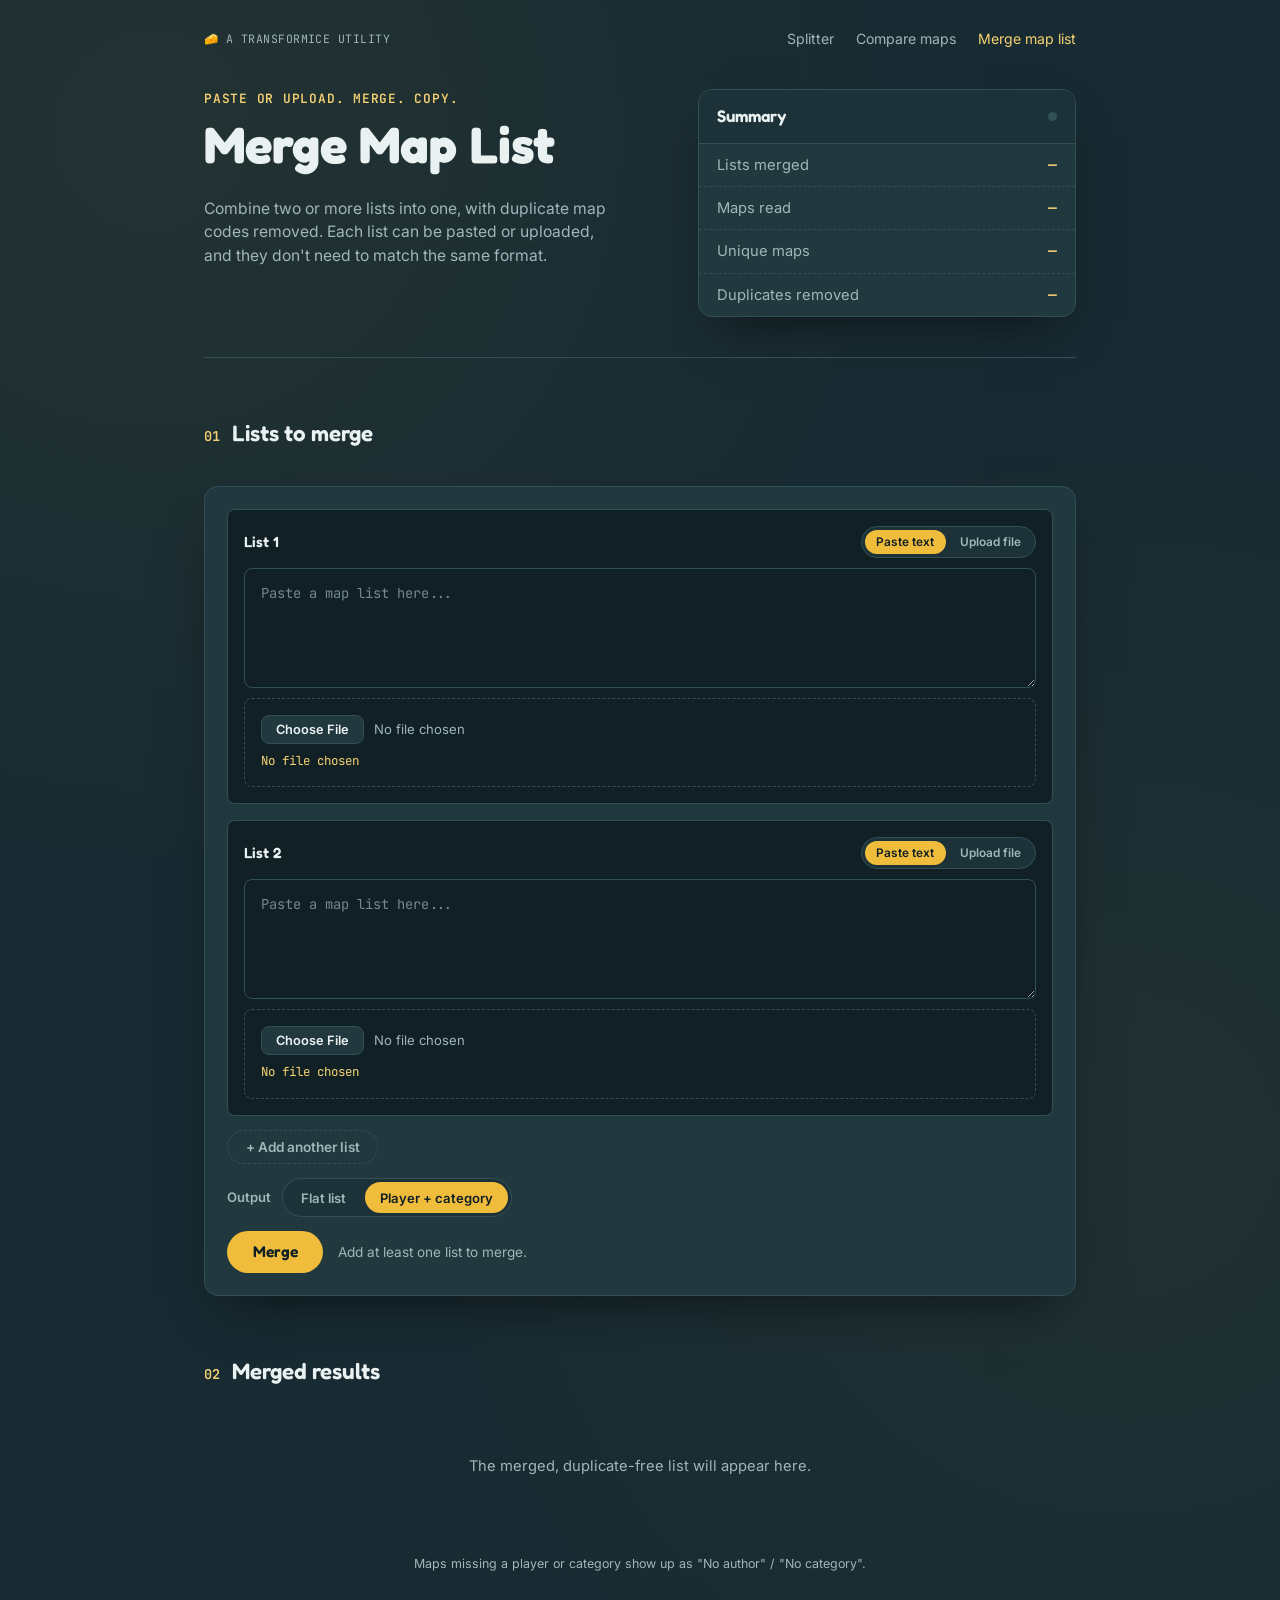
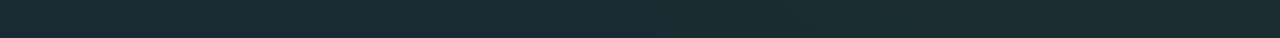
==== merge.html @ afb857cc "added merge tab to merge maplists merge tab to merge map lists and then comparating then right after" ====
<!DOCTYPE html>
<html lang="en">
<head>
<meta charset="UTF-8" />
<meta name="viewport" content="width=device-width, initial-scale=1.0" />
<title>Merge Map List — Transformice</title>
<link rel="preconnect" href="https://fonts.googleapis.com">
<link rel="preconnect" href="https://fonts.gstatic.com" crossorigin>
<link href="https://fonts.googleapis.com/css2?family=Fredoka:wght@500;600;700&family=Inter:wght@400;500;600&family=JetBrains+Mono:wght@500;600&display=swap" rel="stylesheet">
<link rel="stylesheet" href="style/style.css" />
</head>
<body>

<header class="topbar">
  <span class="topbar__crumb">🧀 a transformice utility</span>
  <nav class="topbar__nav">
    <a href="index.html">Splitter</a>
    <a href="more.html">Compare maps</a>
    <a href="merge.html" class="is-active">Merge map list</a>
  </nav>
</header>

<div class="page">
  <div class="hero">
    <div class="hero-copy">
      <span class="eyebrow">Paste or upload. Merge. Copy.</span>
      <h1>Merge Map List</h1>
      <p class="subtitle">Combine two or more lists into one, with duplicate map codes removed. Each list can be pasted or uploaded, and they don't need to match the same format.</p>
    </div>

    <div class="stat-card">
      <div class="stat-card-head">
        <span class="stat-card-title">Summary</span>
        <span class="status-dot" id="status-dot"></span>
      </div>
      <div class="stat-row"><span class="label">Lists merged</span><span class="value" id="stat-lists">—</span></div>
      <div class="stat-row"><span class="label">Maps read</span><span class="value" id="stat-raw">—</span></div>
      <div class="stat-row"><span class="label">Unique maps</span><span class="value" id="stat-unique">—</span></div>
      <div class="stat-row"><span class="label">Duplicates removed</span><span class="value" id="stat-dupes">—</span></div>
    </div>
  </div>

  <hr class="divider" />

  <section class="block">
    <h2 class="section-title"><span class="section-num">01</span> Lists to merge</h2>
    <div class="card input-card">
      <div class="list-slots" id="list-slots">
        <div class="list-slot" data-slot-id="1">
          <div class="list-slot__head">
            <span class="list-slot__title">List 1</span>
            <div class="mode-toggle small" role="radiogroup" aria-label="List 1 input mode">
              <button type="button" class="mode-btn active" data-input-mode="paste">Paste text</button>
              <button type="button" class="mode-btn" data-input-mode="upload">Upload file</button>
            </div>
          </div>
          <textarea class="list-slot__textarea" placeholder="Paste a map list here..."></textarea>
          <div class="file-drop list-slot__filedrop" hidden>
            <input type="file" class="list-slot__fileinput" accept=".csv,.txt,text/csv,text/plain" />
            <span class="file-drop__name">No file chosen</span>
          </div>
        </div>

        <div class="list-slot" data-slot-id="2">
          <div class="list-slot__head">
            <span class="list-slot__title">List 2</span>
            <div class="mode-toggle small" role="radiogroup" aria-label="List 2 input mode">
              <button type="button" class="mode-btn active" data-input-mode="paste">Paste text</button>
              <button type="button" class="mode-btn" data-input-mode="upload">Upload file</button>
            </div>
          </div>
          <textarea class="list-slot__textarea" placeholder="Paste a map list here..."></textarea>
          <div class="file-drop list-slot__filedrop" hidden>
            <input type="file" class="list-slot__fileinput" accept=".csv,.txt,text/csv,text/plain" />
            <span class="file-drop__name">No file chosen</span>
          </div>
        </div>
      </div>

      <button type="button" class="btn-secondary" id="add-list-btn">+ Add another list</button>

      <div class="mode-row">
        <span class="mode-caption">Output</span>
        <div class="mode-toggle" role="radiogroup" aria-label="Output mode">
          <button type="button" class="mode-btn" data-group-mode="flat" role="radio" aria-checked="false">Flat list</button>
          <button type="button" class="mode-btn active" data-group-mode="grouped" role="radio" aria-checked="true">Player + category</button>
        </div>
      </div>

      <div class="actions-row">
        <button class="btn-primary" id="merge-btn">Merge</button>
        <span class="status-text" id="merge-status">Add at least one list to merge.</span>
      </div>
    </div>
  </section>

  <section class="block">
    <h2 class="section-title"><span class="section-num">02</span> <span id="merge-results-heading">Merged results</span></h2>
    <div id="merge-results">
      <p class="empty-hint">The merged, duplicate-free list will appear here.</p>
    </div>
  </section>

  <footer class="site-footer">Maps missing a player or category show up as "No author" / "No category".</footer>
</div>

<script src="script/utils.js"></script>
<script src="script/merge.js"></script>
</body>
</html>
---- style/style.css ----
:root {
  --bg: #182b32;
  --bg-deep: #102025;
  --card: #21383f;
  --card-soft: #1c3138;
  --line: #314f57;
  --text: #eaf1f1;
  --text-dim: #9fb6ba;
  --gold: #f0bc3c;
  --gold-soft: #f6d273;

  --font-display: 'Fredoka', sans-serif;
  --font-body: 'Inter', sans-serif;
  --font-mono: 'JetBrains Mono', monospace;

  --radius: 14px;
  --radius-sm: 8px;
  --shadow: 0 24px 50px -20px rgba(0, 0, 0, 0.55);
}

* { box-sizing: border-box; }

html { scroll-behavior: smooth; }

body {
  margin: 0;
  min-height: 100vh;
  background: var(--bg);
  background-image:
    radial-gradient(circle at 12% 8%, rgba(240, 188, 60, 0.05), transparent 40%),
    radial-gradient(circle at 88% 70%, rgba(240, 188, 60, 0.04), transparent 45%);
  color: var(--text);
  font-family: var(--font-body);
  line-height: 1.5;
  -webkit-font-smoothing: antialiased;
}

a { color: inherit; }

:focus-visible {
  outline: 2px solid var(--gold);
  outline-offset: 2px;
}

/* ---------- topbar ---------- */
.topbar {
  max-width: 920px;
  margin: 0 auto;
  padding: 28px 24px 0;
  display: flex;
  align-items: center;
  justify-content: space-between;
  flex-wrap: wrap;
  gap: 12px;
}

.topbar__crumb {
  font-family: var(--font-mono);
  font-size: 0.72rem;
  letter-spacing: 0.04em;
  color: var(--text-dim);
  text-transform: uppercase;
}

.topbar__nav { display: flex; gap: 22px; }

.topbar__nav a {
  font-size: 0.88rem;
  text-decoration: none;
  color: var(--text-dim);
  transition: color 0.2s ease;
}

.topbar__nav a:hover { color: var(--gold-soft); }

.topbar__nav a.is-active { color: var(--gold-soft); }

/* ---------- page layout ---------- */
.page {
  max-width: 920px;
  margin: 0 auto;
  padding: 0 24px 4rem;
  display: flex;
  flex-direction: column;
  gap: 2.5rem;
}

/* ---------- hero ---------- */
.hero {
  padding-top: 40px;
  display: grid;
  grid-template-columns: 1.1fr 0.9fr;
  gap: 2rem;
  align-items: start;
}

@media (max-width: 720px) {
  .hero { grid-template-columns: 1fr; }
}

.hero-copy { display: flex; flex-direction: column; gap: 0.6rem; }

.eyebrow {
  font-family: var(--font-mono);
  font-size: 0.8rem;
  letter-spacing: 0.06em;
  text-transform: uppercase;
  color: var(--gold-soft);
  font-weight: 600;
}

h1 {
  font-family: var(--font-display);
  font-weight: 700;
  font-size: clamp(2.3rem, 5vw, 3.2rem);
  line-height: 1.05;
  margin: 0;
  text-wrap: balance;
  color: var(--text);
}

.subtitle {
  color: var(--text-dim);
  font-size: 0.98rem;
  max-width: 46ch;
  text-wrap: balance;
}

.stat-card {
  background: var(--card);
  border: 1px solid var(--line);
  border-radius: var(--radius);
  box-shadow: var(--shadow);
  overflow: hidden;
}

.stat-card-head {
  background: var(--card-soft);
  display: flex;
  align-items: center;
  justify-content: space-between;
  gap: 0.75rem;
  padding: 14px 18px;
  border-bottom: 1px solid var(--line);
}

.stat-card-title {
  font-family: var(--font-display);
  font-weight: 600;
  font-size: 1.05rem;
  color: var(--text);
}

.status-dot {
  width: 9px;
  height: 9px;
  border-radius: 50%;
  background: var(--line);
  flex-shrink: 0;
  transition: background 0.2s ease, box-shadow 0.2s ease;
}

.status-dot.active {
  background: var(--gold);
  box-shadow: 0 0 0 4px rgba(240, 188, 60, 0.15);
}

.stat-row {
  display: flex;
  align-items: baseline;
  justify-content: space-between;
  gap: 1rem;
  padding: 10px 18px;
  border-bottom: 1px dashed var(--line);
  font-size: 0.92rem;
}

.stat-row:last-child { border-bottom: none; }

.stat-row .label { color: var(--text-dim); }

.stat-row .value {
  font-family: var(--font-mono);
  font-weight: 600;
  font-variant-numeric: tabular-nums;
  color: var(--gold-soft);
}

hr.divider {
  border: none;
  border-top: 1px solid var(--line);
  margin: 0;
}

/* ---------- sections ---------- */
section.block { display: flex; flex-direction: column; gap: 1.1rem; }

.section-title {
  display: flex;
  align-items: baseline;
  gap: 12px;
  font-family: var(--font-display);
  font-weight: 600;
  font-size: 1.4rem;
}

.section-num {
  font-family: var(--font-mono);
  color: var(--gold-soft);
  font-size: 0.85rem;
  font-weight: 600;
}

.card {
  background: var(--card);
  border: 1px solid var(--line);
  border-radius: var(--radius);
  box-shadow: var(--shadow);
  padding: 22px;
}

.input-card { display: flex; flex-direction: column; gap: 0.9rem; }

label.field-label { font-weight: 600; font-size: 0.9rem; }

.mode-row {
  display: flex;
  align-items: center;
  gap: 0.7rem;
  flex-wrap: wrap;
}

.mode-caption {
  font-size: 0.82rem;
  font-weight: 600;
  color: var(--text-dim);
}

.mode-toggle {
  display: inline-flex;
  gap: 3px;
  padding: 3px;
  background: var(--card-soft);
  border: 1px solid var(--line);
  border-radius: 999px;
}

.mode-btn {
  border: none;
  background: transparent;
  color: var(--text-dim);
  font-family: var(--font-body);
  font-size: 0.82rem;
  font-weight: 600;
  padding: 0.45rem 0.95rem;
  border-radius: 999px;
  cursor: pointer;
  transition: background 0.15s ease, color 0.15s ease;
}

.mode-btn:hover:not(.active) { color: var(--text); }

.mode-btn.active {
  background: var(--gold);
  color: var(--bg-deep);
}

textarea {
  width: 100%;
  min-height: 200px;
  resize: vertical;
  font-family: var(--font-mono);
  font-size: 0.86rem;
  line-height: 1.55;
  padding: 0.9rem 1rem;
  background: var(--bg-deep);
  color: var(--text);
  border: 1px solid var(--line);
  border-radius: var(--radius-sm);
}

textarea::placeholder { color: var(--text-dim); opacity: 0.7; }

textarea:focus-visible, button:focus-visible, .copy-btn:focus-visible {
  outline: 2px solid var(--gold);
  outline-offset: 2px;
}

.upload-grid {
  display: grid;
  grid-template-columns: 1fr 1fr;
  gap: 16px;
}

@media (max-width: 720px) {
  .upload-grid { grid-template-columns: 1fr; }
}

.file-drop {
  display: flex;
  flex-direction: column;
  gap: 8px;
  padding: 16px;
  background: var(--bg-deep);
  border: 1px dashed var(--line);
  border-radius: var(--radius-sm);
}

.file-drop__label { font-size: 0.85rem; font-weight: 600; color: var(--text-dim); }

.file-drop input[type="file"] {
  font-family: var(--font-body);
  font-size: 0.82rem;
  color: var(--text-dim);
  max-width: 100%;
}

.file-drop input[type="file"]::file-selector-button {
  font-family: var(--font-body);
  font-weight: 600;
  font-size: 0.8rem;
  padding: 6px 14px;
  border-radius: var(--radius-sm);
  border: 1px solid var(--line);
  background: var(--card);
  color: var(--text);
  cursor: pointer;
  margin-right: 10px;
  transition: border-color 0.18s ease, color 0.18s ease;
}

.file-drop input[type="file"]::file-selector-button:hover {
  border-color: var(--gold);
  color: var(--gold-soft);
}

.file-drop__name {
  font-family: var(--font-mono);
  font-size: 0.78rem;
  color: var(--gold-soft);
}

.btn-primary:disabled {
  opacity: 0.5;
  cursor: not-allowed;
  filter: none;
}

.btn-secondary {
  align-self: flex-start;
  font-family: var(--font-body);
  font-weight: 600;
  font-size: 0.85rem;
  padding: 0.5rem 1.1rem;
  border-radius: 999px;
  border: 1px dashed var(--line);
  background: transparent;
  color: var(--text-dim);
  cursor: pointer;
  transition: border-color 0.18s ease, color 0.18s ease;
}

.btn-secondary:hover { border-color: var(--gold); color: var(--gold-soft); }

.list-slots {
  display: flex;
  flex-direction: column;
  gap: 16px;
}

.list-slot {
  display: flex;
  flex-direction: column;
  gap: 10px;
  padding: 16px;
  background: var(--bg-deep);
  border: 1px solid var(--line);
  border-radius: var(--radius-sm);
}

.list-slot__head {
  display: flex;
  align-items: center;
  justify-content: space-between;
  gap: 10px;
  flex-wrap: wrap;
}

.list-slot__title {
  font-family: var(--font-display);
  font-weight: 600;
  font-size: 0.92rem;
  color: var(--text);
}

.list-slot__remove {
  background: transparent;
  border: 1px solid var(--line);
  color: var(--text-dim);
  width: 26px;
  height: 26px;
  border-radius: 50%;
  cursor: pointer;
  font-size: 0.9rem;
  line-height: 1;
  display: flex;
  align-items: center;
  justify-content: center;
  transition: border-color 0.18s ease, color 0.18s ease;
}

.list-slot__remove:hover { border-color: var(--gold); color: var(--gold-soft); }

.list-slot .list-slot__textarea {
  min-height: 120px;
}

.mode-toggle.small .mode-btn {
  padding: 0.3rem 0.7rem;
  font-size: 0.74rem;
}

.actions-row { display: flex; align-items: center; gap: 0.9rem; flex-wrap: wrap; }

.btn-primary {
  font-family: var(--font-display);
  font-weight: 600;
  font-size: 0.98rem;
  padding: 0.7rem 1.6rem;
  border-radius: 999px;
  border: none;
  color: var(--bg-deep);
  background: var(--gold);
  cursor: pointer;
  transition: filter 0.12s ease;
}

.btn-primary:hover:not(:disabled) { filter: brightness(1.08); }
.btn-primary:active:not(:disabled) { filter: brightness(0.94); }

.status-text { font-size: 0.85rem; color: var(--text-dim); }

/* ---------- summary tiles ---------- */
.tiles {
  display: grid;
  grid-template-columns: repeat(4, 1fr);
  gap: 18px;
}

@media (max-width: 720px) {
  .tiles { grid-template-columns: repeat(2, 1fr); }
}

.tile {
  background: var(--card);
  border: 1px solid var(--line);
  border-radius: var(--radius-sm);
  padding: 22px 18px;
  display: flex;
  flex-direction: column;
  gap: 6px;
}

.tile-num {
  font-family: var(--font-mono);
  font-weight: 600;
  font-size: 1.7rem;
  color: var(--gold-soft);
  font-variant-numeric: tabular-nums;
}

.tile-label { font-size: 0.84rem; color: var(--text-dim); }

/* ---------- results ---------- */
#results { display: flex; flex-direction: column; gap: 1.1rem; }

.empty-hint {
  text-align: center;
  color: var(--text-dim);
  font-size: 0.92rem;
  padding: 1rem 0;
}

.player-card {
  background: var(--card);
  border: 1px solid var(--line);
  border-radius: var(--radius);
  box-shadow: var(--shadow);
  overflow: hidden;
}

.player-header {
  background: var(--card-soft);
  display: flex;
  align-items: center;
  justify-content: space-between;
  gap: 0.75rem;
  flex-wrap: wrap;
  padding: 14px 18px;
  border-bottom: 1px solid var(--line);
}

.player-name {
  font-family: var(--font-display);
  font-weight: 600;
  font-size: 1.05rem;
  color: var(--gold-soft);
  display: flex;
  align-items: center;
  gap: 0.5rem;
}

.player-meta {
  font-family: var(--font-mono);
  font-size: 0.78rem;
  color: var(--text-dim);
}

.copy-all-btn {
  font-family: var(--font-mono);
  font-size: 0.72rem;
  font-weight: 600;
  border: 1px solid var(--line);
  background: var(--card);
  color: var(--text-dim);
  padding: 6px 12px;
  border-radius: var(--radius-sm);
  cursor: pointer;
  transition: border-color 0.18s ease, color 0.18s ease;
}

.copy-all-btn:hover:not(:disabled) { border-color: var(--gold); color: var(--gold-soft); }

.copy-all-btn:disabled { opacity: 0.45; cursor: not-allowed; }

.category-row {
  padding: 14px 18px;
  border-bottom: 1px dashed var(--line);
  display: flex;
  flex-direction: column;
  gap: 0.5rem;
}

.category-row:last-child { border-bottom: none; }

.category-head {
  display: flex;
  align-items: center;
  justify-content: space-between;
  gap: 0.6rem;
}

.category-head .left { display: flex; align-items: center; gap: 0.6rem; }

.pill {
  font-family: var(--font-mono);
  font-size: 0.7rem;
  letter-spacing: 0.02em;
  color: var(--gold-soft);
  background: rgba(240, 188, 60, 0.1);
  border: 1px solid rgba(240, 188, 60, 0.25);
  border-radius: 999px;
  padding: 4px 10px;
  white-space: nowrap;
}

.count-tag { font-size: 0.78rem; color: var(--text-dim); }

.codes-line {
  display: flex;
  align-items: flex-start;
  justify-content: space-between;
  gap: 0.6rem;
}

.codes-text {
  font-family: var(--font-mono);
  font-size: 0.84rem;
  color: var(--text-dim);
  word-break: break-word;
  flex: 1;
}

.copy-btn {
  font-family: var(--font-mono);
  font-size: 0.72rem;
  font-weight: 600;
  border: 1px solid var(--line);
  background: var(--card-soft);
  color: var(--text-dim);
  padding: 6px 10px;
  border-radius: var(--radius-sm);
  cursor: pointer;
  white-space: nowrap;
  flex-shrink: 0;
  transition: border-color 0.18s ease, color 0.18s ease;
}

.copy-btn:hover { border-color: var(--gold); color: var(--gold-soft); }

.site-footer {
  text-align: center;
  font-size: 0.78rem;
  color: var(--text-dim);
  padding-top: 8px;
}

/* ---------- placeholder page ---------- */
.placeholder {
  padding: 64px 0;
  text-align: center;
  display: flex;
  flex-direction: column;
  align-items: center;
  gap: 0.75rem;
}

@media (prefers-reduced-motion: reduce) {
  html { scroll-behavior: auto; }
  .btn-primary, .status-dot, .mode-btn, .copy-btn, .copy-all-btn, .topbar__nav a { transition: none; }
}
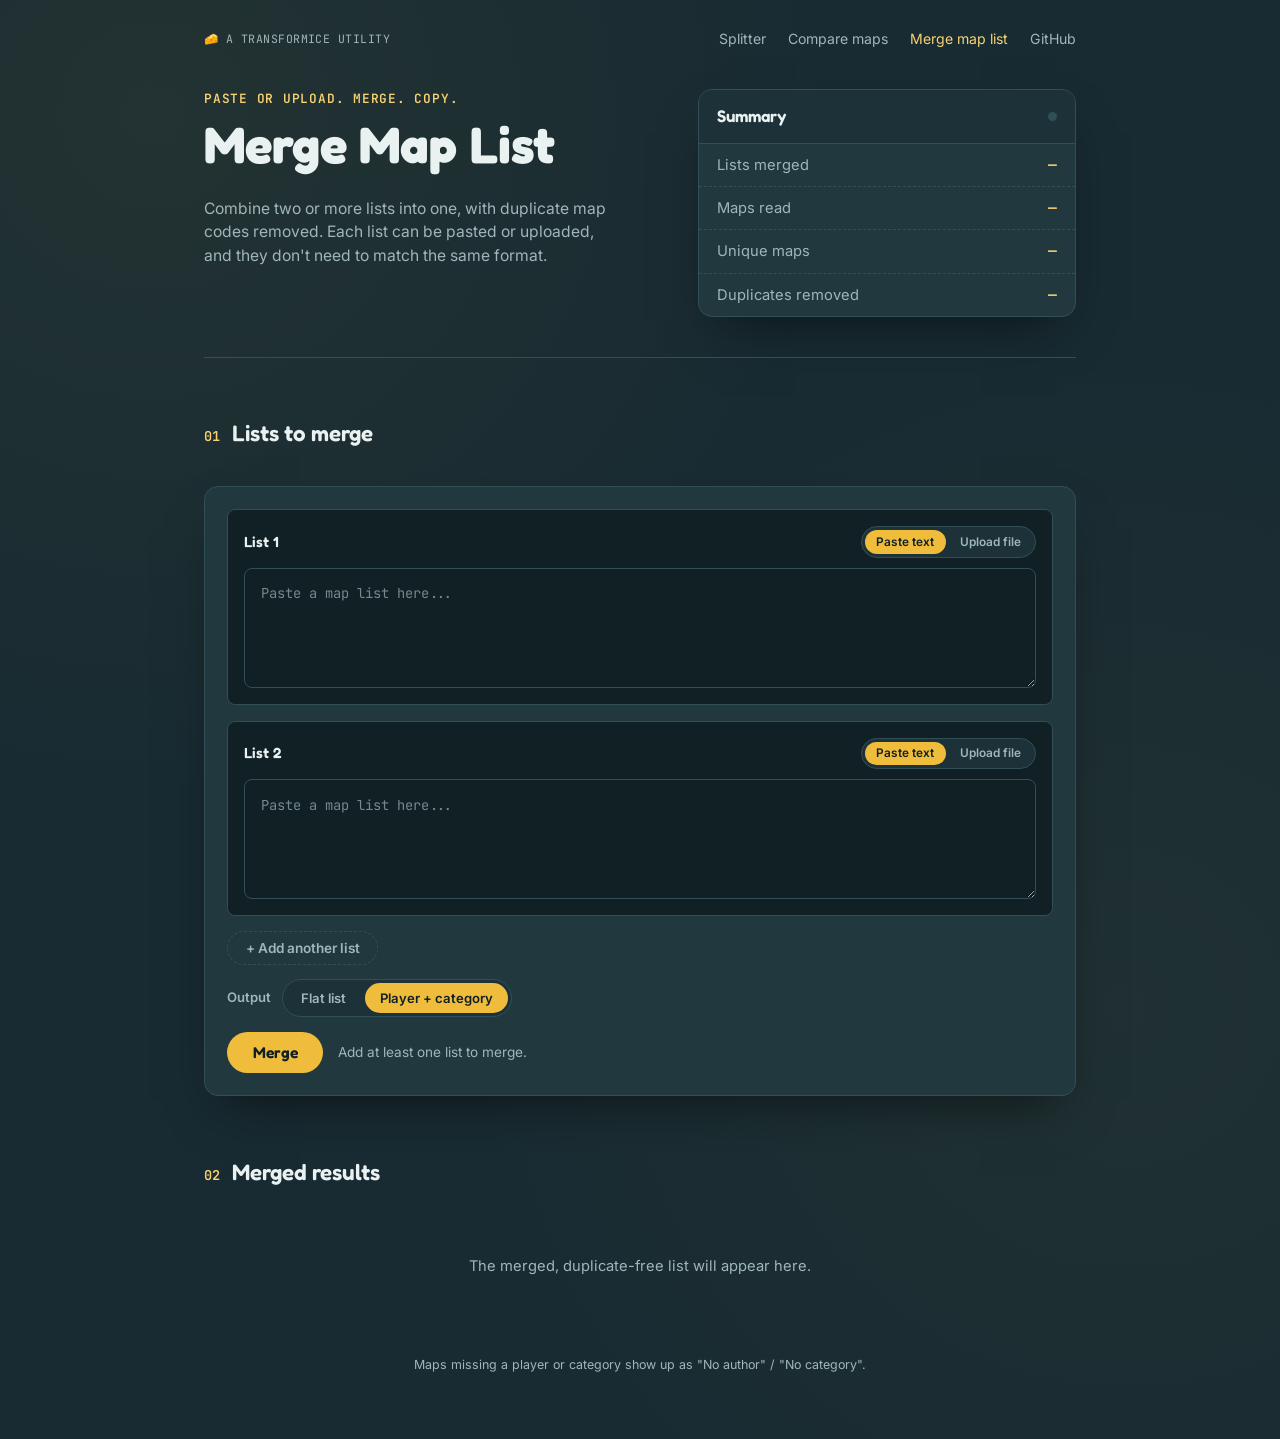
==== commit 288539ce: "added link to github" ====
--- a/merge.html
+++ b/merge.html
@@ -17,6 +17,7 @@
     <a href="index.html">Splitter</a>
     <a href="more.html">Compare maps</a>
     <a href="merge.html" class="is-active">Merge map list</a>
+    <a href="https://github.com/gersxlnd/TransformiceMapSplitter" target="_blank" rel="noopener">GitHub</a>
   </nav>
 </header>
 
--- a/style/style.css
+++ b/style/style.css
@@ -306,6 +306,8 @@
   border-radius: var(--radius-sm);
 }
 
+.file-drop[hidden] { display: none; }
+
 .file-drop__label { font-size: 0.85rem; font-weight: 600; color: var(--text-dim); }
 
 .file-drop input[type="file"] {
@@ -472,7 +474,7 @@
 .tile-label { font-size: 0.84rem; color: var(--text-dim); }
 
 /* ---------- results ---------- */
-#results { display: flex; flex-direction: column; gap: 1.1rem; }
+#results, #compare-results, #merge-results { display: flex; flex-direction: column; gap: 1.1rem; }
 
 .empty-hint {
   text-align: center;
@@ -566,6 +568,43 @@
 
 .count-tag { font-size: 0.78rem; color: var(--text-dim); }
 
+.codes-block {
+  position: relative;
+  max-height: 100px;
+  overflow: hidden;
+  transition: max-height 0.2s ease;
+}
+
+.category-row.is-expanded .codes-block { max-height: none; }
+
+.codes-fade {
+  position: absolute;
+  bottom: 0;
+  left: 0;
+  right: 0;
+  height: 40px;
+  background: linear-gradient(to bottom, rgba(33, 56, 63, 0), var(--card));
+  pointer-events: none;
+}
+
+.category-row.is-expanded .codes-fade { display: none; }
+
+.expand-btn {
+  align-self: flex-end;
+  font-family: var(--font-mono);
+  font-size: 0.7rem;
+  font-weight: 600;
+  border: 1px solid var(--line);
+  background: var(--card-soft);
+  color: var(--text-dim);
+  padding: 4px 10px;
+  border-radius: var(--radius-sm);
+  cursor: pointer;
+  transition: border-color 0.18s ease, color 0.18s ease;
+}
+
+.expand-btn:hover { border-color: var(--gold); color: var(--gold-soft); }
+
 .codes-line {
   display: flex;
   align-items: flex-start;
@@ -617,5 +656,5 @@
 
 @media (prefers-reduced-motion: reduce) {
   html { scroll-behavior: auto; }
-  .btn-primary, .status-dot, .mode-btn, .copy-btn, .copy-all-btn, .topbar__nav a { transition: none; }
-}
+  .btn-primary, .status-dot, .mode-btn, .copy-btn, .copy-all-btn, .topbar__nav a, .codes-block, .expand-btn { transition: none; }
+}
